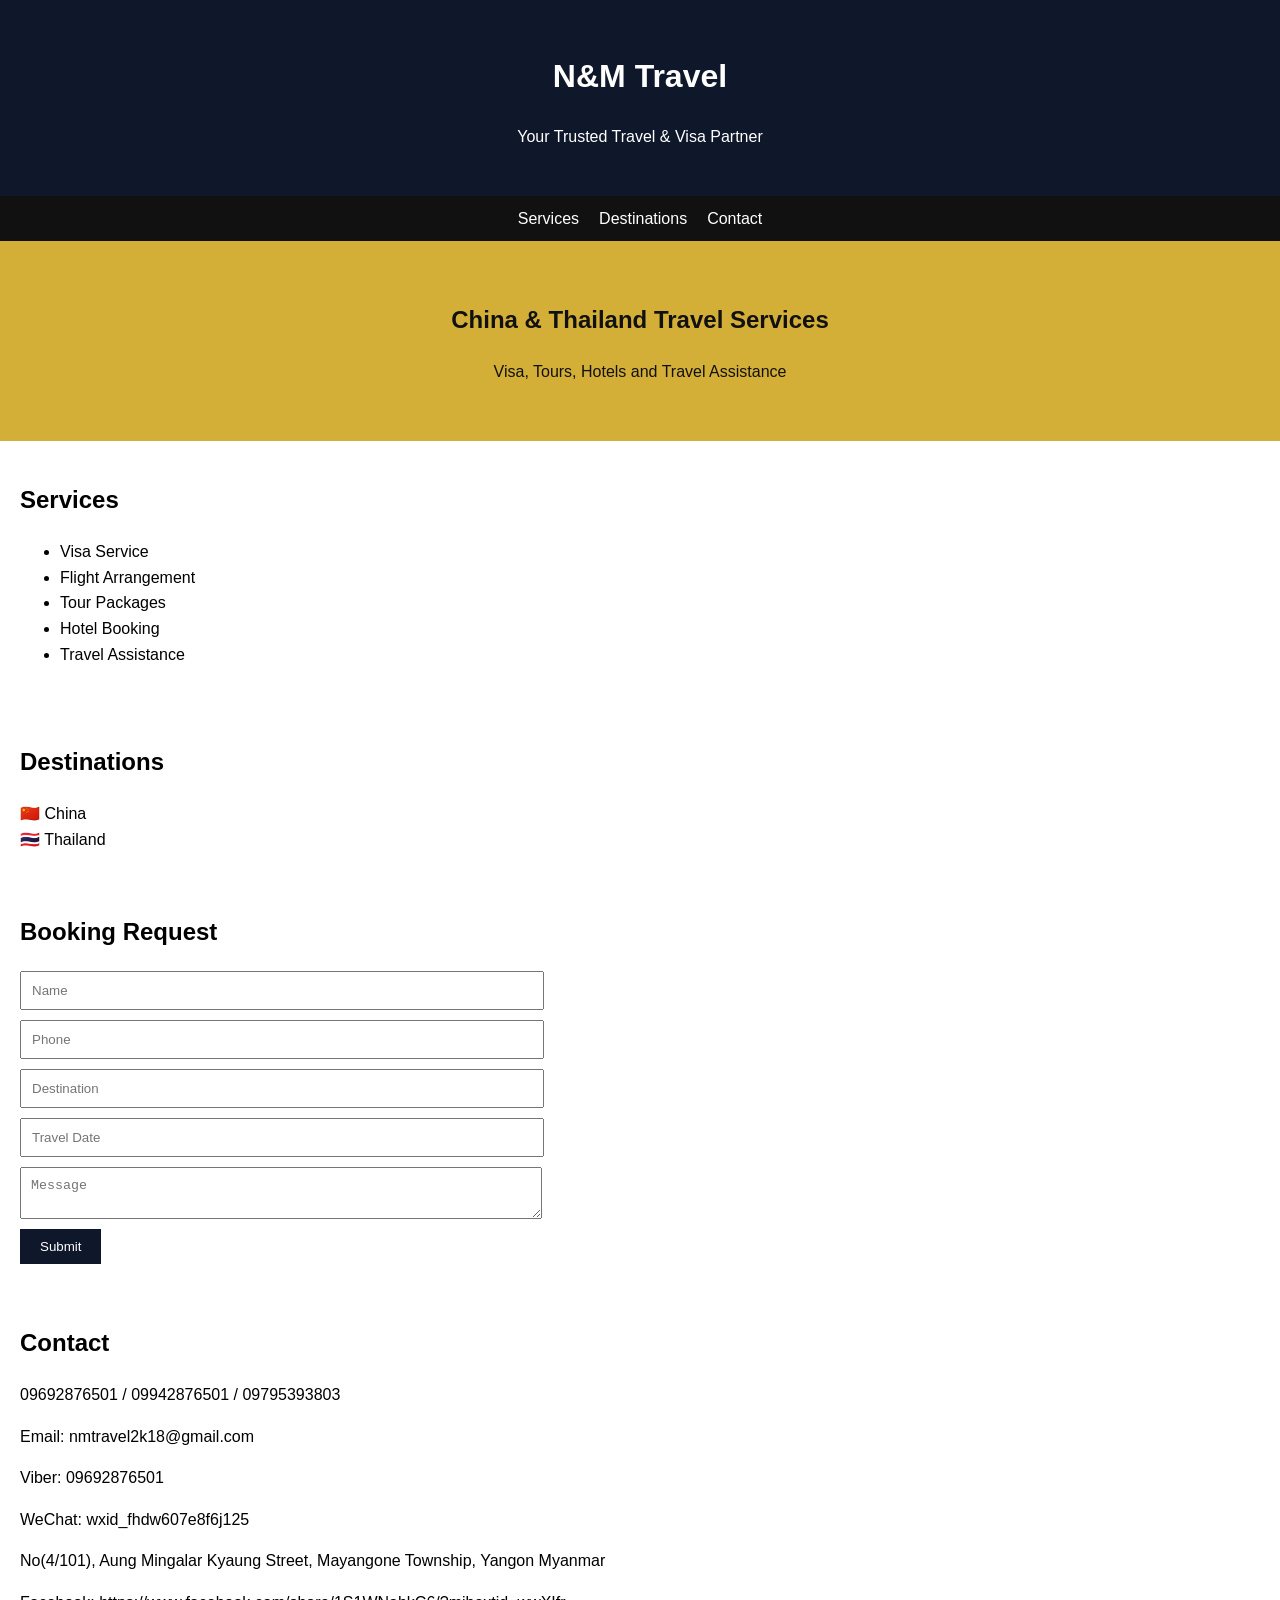
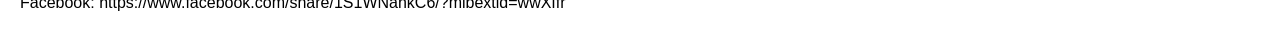
==== index.html @ 711f1fdd "Add files via upload" ====
<!DOCTYPE html><html><head><meta charset="UTF-8"><meta name="viewport" content="width=device-width,initial-scale=1"><title>N&M Travel</title><link rel="stylesheet" href="style.css"></head><body><header><h1>N&M Travel</h1><p>Your Trusted Travel & Visa Partner</p></header><nav><a href="#services">Services</a><a href="#destinations">Destinations</a><a href="#contact">Contact</a></nav><section class="hero"><h2>China & Thailand Travel Services</h2><p>Visa, Tours, Hotels and Travel Assistance</p></section><section id="services"><h2>Services</h2><ul><li>Visa Service</li><li>Flight Arrangement</li><li>Tour Packages</li><li>Hotel Booking</li><li>Travel Assistance</li></ul></section><section id="destinations"><h2>Destinations</h2><div>🇨🇳 China</div><div>🇹🇭 Thailand</div></section><section><h2>Booking Request</h2><form><input placeholder="Name"><input placeholder="Phone"><input placeholder="Destination"><input placeholder="Travel Date"><textarea placeholder="Message"></textarea><button>Submit</button></form></section><section id="contact"><h2>Contact</h2><p>09692876501 / 09942876501 / 09795393803</p><p>Email: nmtravel2k18@gmail.com</p><p>Viber: 09692876501</p><p>WeChat: wxid_fhdw607e8f6j125</p><p>No(4/101), Aung Mingalar Kyaung Street, Mayangone Township, Yangon Myanmar</p><p>Facebook: https://www.facebook.com/share/1S1WNahkC6/?mibextid=wwXIfr</p></section></body></html>
---- style.css ----
body{font-family:Arial,sans-serif;margin:0;line-height:1.6}header{background:#0f172a;color:#fff;padding:30px;text-align:center}.hero{background:#d4af37;color:#111;padding:40px;text-align:center}nav{background:#111;padding:10px;text-align:center}nav a{color:#fff;margin:0 10px;text-decoration:none}section{padding:20px}form input,form textarea{display:block;width:100%;max-width:500px;margin:10px 0;padding:10px}button{background:#0f172a;color:white;padding:10px 20px;border:0}
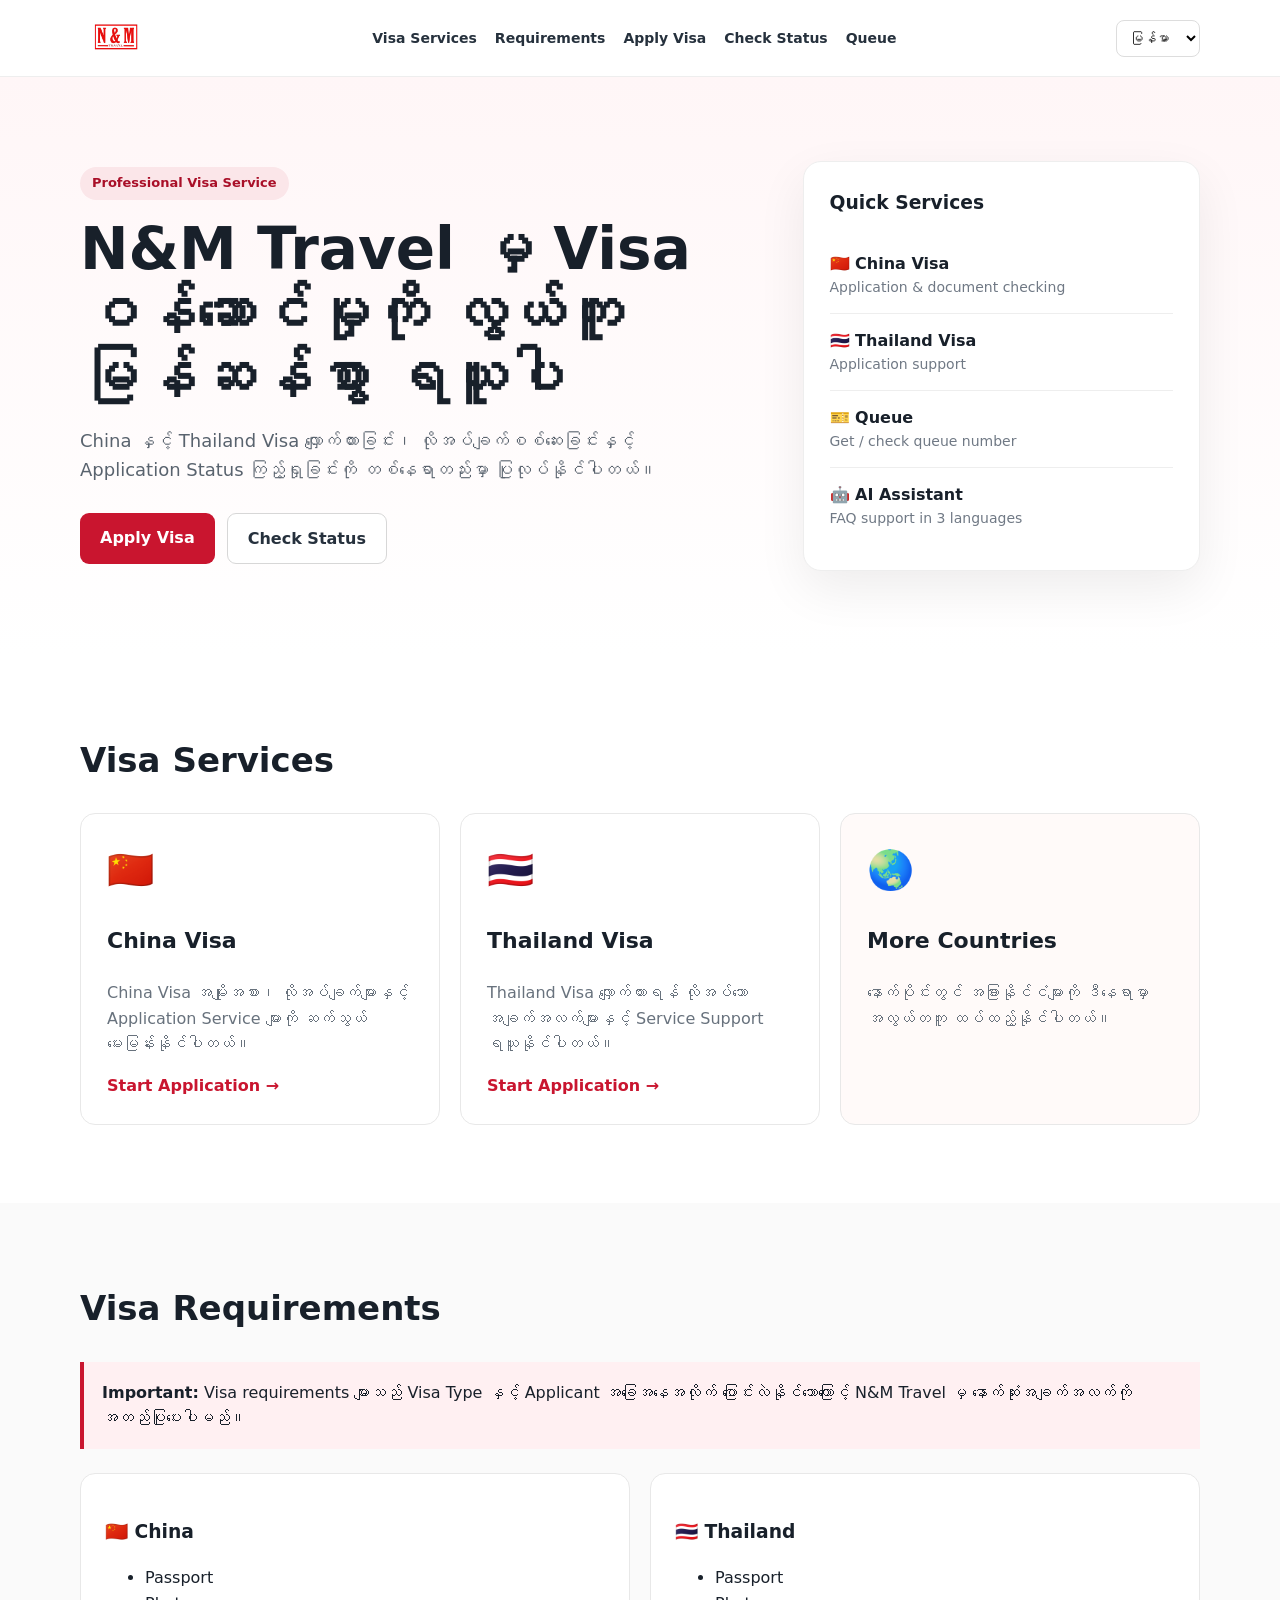
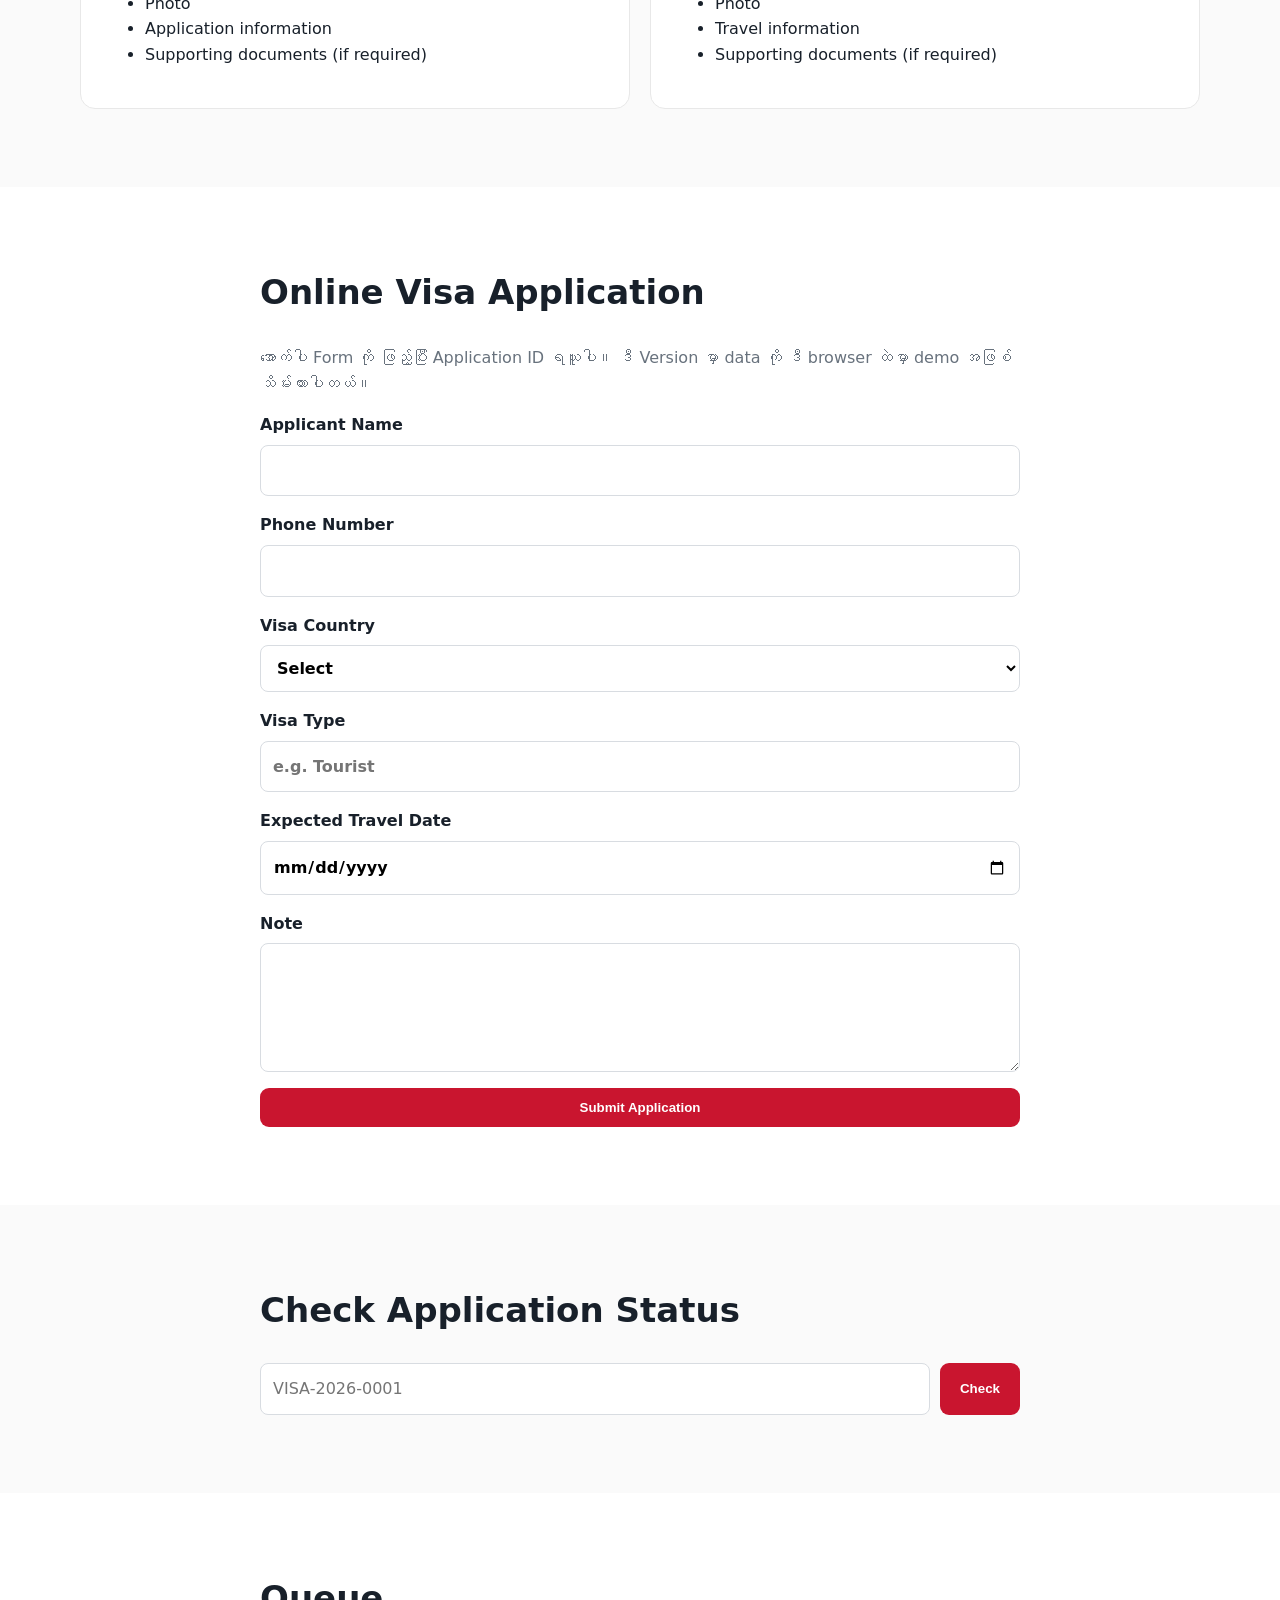
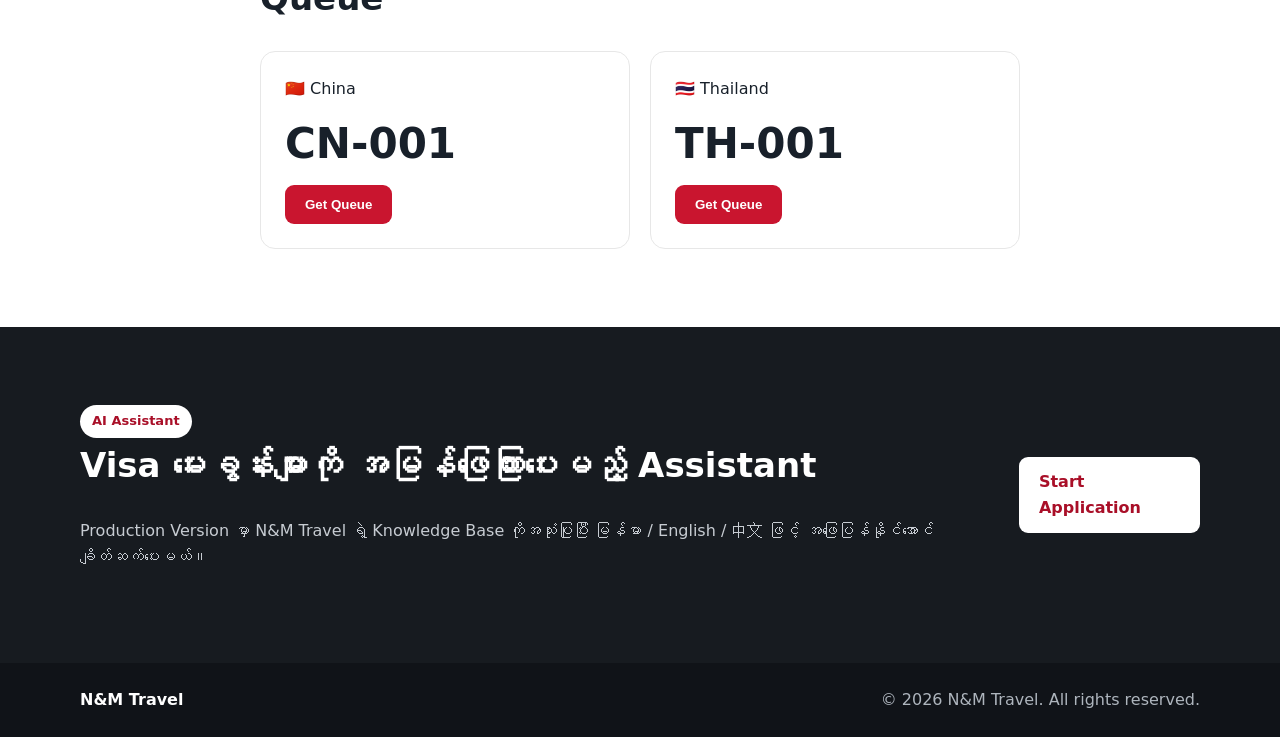
==== commit 01260b9a: "Add files via upload" ====
--- a/index.html
+++ b/index.html
@@ -1 +1,125 @@
-<!DOCTYPE html><html><head><meta charset="UTF-8"><meta name="viewport" content="width=device-width,initial-scale=1"><title>N&M Travel</title><link rel="stylesheet" href="style.css"></head><body><header><h1>N&M Travel</h1><p>Your Trusted Travel & Visa Partner</p></header><nav><a href="#services">Services</a><a href="#destinations">Destinations</a><a href="#contact">Contact</a></nav><section class="hero"><h2>China & Thailand Travel Services</h2><p>Visa, Tours, Hotels and Travel Assistance</p></section><section id="services"><h2>Services</h2><ul><li>Visa Service</li><li>Flight Arrangement</li><li>Tour Packages</li><li>Hotel Booking</li><li>Travel Assistance</li></ul></section><section id="destinations"><h2>Destinations</h2><div>🇨🇳 China</div><div>🇹🇭 Thailand</div></section><section><h2>Booking Request</h2><form><input placeholder="Name"><input placeholder="Phone"><input placeholder="Destination"><input placeholder="Travel Date"><textarea placeholder="Message"></textarea><button>Submit</button></form></section><section id="contact"><h2>Contact</h2><p>09692876501 / 09942876501 / 09795393803</p><p>Email: nmtravel2k18@gmail.com</p><p>Viber: 09692876501</p><p>WeChat: wxid_fhdw607e8f6j125</p><p>No(4/101), Aung Mingalar Kyaung Street, Mayangone Township, Yangon Myanmar</p><p>Facebook: https://www.facebook.com/share/1S1WNahkC6/?mibextid=wwXIfr</p></section></body></html>+<!doctype html>
+<html lang="my">
+<head>
+  <meta charset="utf-8">
+  <meta name="viewport" content="width=device-width, initial-scale=1">
+  <title>N&M Travel | Visa Services</title>
+  <meta name="description" content="N&M Travel - China and Thailand Visa Services">
+  <link rel="stylesheet" href="styles.css">
+</head>
+<body>
+<header class="topbar">
+  <div class="container nav">
+    <a class="brand" href="#home"><img src="logo.jpg" alt="N&M Travel"></a>
+    <nav>
+      <a href="#visa" data-i18n="navVisa">Visa Services</a>
+      <a href="#requirements" data-i18n="navReq">Requirements</a>
+      <a href="#apply" data-i18n="navApply">Apply Visa</a>
+      <a href="#status" data-i18n="navStatus">Check Status</a>
+      <a href="#queue" data-i18n="navQueue">Queue</a>
+    </nav>
+    <select id="lang" aria-label="Language">
+      <option value="my">မြန်မာ</option>
+      <option value="en">English</option>
+      <option value="zh">中文</option>
+    </select>
+  </div>
+</header>
+
+<main>
+<section id="home" class="hero">
+  <div class="container hero-grid">
+    <div>
+      <span class="pill" data-i18n="pill">Professional Visa Service</span>
+      <h1 data-i18n="heroTitle">N&M Travel မှ Visa ဝန်ဆောင်မှုကို လွယ်ကူမြန်ဆန်စွာ ရယူပါ</h1>
+      <p data-i18n="heroText">China နှင့် Thailand Visa လျှောက်ထားခြင်း၊ လိုအပ်ချက်စစ်ဆေးခြင်းနှင့် Application Status ကြည့်ရှုခြင်းကို တစ်နေရာတည်းမှာ ပြုလုပ်နိုင်ပါတယ်။</p>
+      <div class="actions">
+        <a class="btn primary" href="#apply" data-i18n="applyNow">Apply Visa</a>
+        <a class="btn ghost" href="#status" data-i18n="checkNow">Check Status</a>
+      </div>
+    </div>
+    <div class="hero-card">
+      <h3 data-i18n="quickTitle">Quick Services</h3>
+      <div class="service-mini"><b>🇨🇳 China Visa</b><span data-i18n="service1">Application & document checking</span></div>
+      <div class="service-mini"><b>🇹🇭 Thailand Visa</b><span data-i18n="service2">Application support</span></div>
+      <div class="service-mini"><b>🎫 Queue</b><span data-i18n="service3">Get / check queue number</span></div>
+      <div class="service-mini"><b>🤖 AI Assistant</b><span data-i18n="service4">FAQ support in 3 languages</span></div>
+    </div>
+  </div>
+</section>
+
+<section id="visa" class="section">
+  <div class="container">
+    <h2 data-i18n="visaTitle">Visa Services</h2>
+    <div class="cards">
+      <article class="card"><div class="flag">🇨🇳</div><h3>China Visa</h3><p data-i18n="chinaDesc">China Visa အမျိုးအစား၊ လိုအပ်ချက်များနှင့် Application Service များကို ဆက်သွယ်မေးမြန်းနိုင်ပါတယ်။</p><a href="#apply" class="text-link" data-i18n="start">Start Application →</a></article>
+      <article class="card"><div class="flag">🇹🇭</div><h3>Thailand Visa</h3><p data-i18n="thaiDesc">Thailand Visa လျှောက်ထားရန် လိုအပ်သော အချက်အလက်များနှင့် Service Support ရယူနိုင်ပါတယ်။</p><a href="#apply" class="text-link" data-i18n="start">Start Application →</a></article>
+      <article class="card future"><div class="flag">🌏</div><h3 data-i18n="futureTitle">More Countries</h3><p data-i18n="futureDesc">နောက်ပိုင်းတွင် အခြားနိုင်ငံများကို ဒီနေရာမှာ အလွယ်တကူ ထပ်ထည့်နိုင်ပါတယ်။</p></article>
+    </div>
+  </div>
+</section>
+
+<section id="requirements" class="section alt">
+  <div class="container">
+    <h2 data-i18n="reqTitle">Visa Requirements</h2>
+    <div class="notice"><b data-i18n="noticeTitle">Important:</b> <span data-i18n="noticeText">Visa requirements များသည် Visa Type နှင့် Applicant အခြေအနေအလိုက် ပြောင်းလဲနိုင်သောကြောင့် N&M Travel မှ နောက်ဆုံးအချက်အလက်ကို အတည်ပြုပေးပါမည်။</span></div>
+    <div class="requirements">
+      <div><h3>🇨🇳 China</h3><ul><li>Passport</li><li>Photo</li><li>Application information</li><li>Supporting documents (if required)</li></ul></div>
+      <div><h3>🇹🇭 Thailand</h3><ul><li>Passport</li><li>Photo</li><li>Travel information</li><li>Supporting documents (if required)</li></ul></div>
+    </div>
+  </div>
+</section>
+
+<section id="apply" class="section">
+  <div class="container narrow">
+    <h2 data-i18n="applyTitle">Online Visa Application</h2>
+    <p class="muted" data-i18n="applySub">အောက်ပါ Form ကို ဖြည့်ပြီး Application ID ရယူပါ။ ဒီ Version မှာ data ကို ဒီ browser ထဲမှာ demo အဖြစ်သိမ်းထားပါတယ်။</p>
+    <form id="applicationForm" class="form">
+      <label><span data-i18n="name">Applicant Name</span><input name="name" required></label>
+      <label><span data-i18n="phone">Phone Number</span><input name="phone" required></label>
+      <label><span data-i18n="country">Visa Country</span>
+        <select name="country" required><option value="">Select</option><option>China</option><option>Thailand</option></select>
+      </label>
+      <label><span data-i18n="visaType">Visa Type</span><input name="visaType" placeholder="e.g. Tourist"></label>
+      <label><span data-i18n="travelDate">Expected Travel Date</span><input type="date" name="travelDate"></label>
+      <label><span data-i18n="note">Note</span><textarea name="note" rows="4"></textarea></label>
+      <button class="btn primary" type="submit" data-i18n="submit">Submit Application</button>
+    </form>
+    <div id="applicationResult" class="result hidden"></div>
+  </div>
+</section>
+
+<section id="status" class="section alt">
+  <div class="container narrow">
+    <h2 data-i18n="statusTitle">Check Application Status</h2>
+    <div class="lookup">
+      <input id="statusId" placeholder="VISA-2026-0001">
+      <button class="btn primary" id="statusBtn" data-i18n="check">Check</button>
+    </div>
+    <div id="statusResult" class="result hidden"></div>
+  </div>
+</section>
+
+<section id="queue" class="section">
+  <div class="container narrow">
+    <h2 data-i18n="queueTitle">Queue</h2>
+    <div class="queue-grid">
+      <div class="queue-card"><span>🇨🇳 China</span><strong id="cnQueue">CN-001</strong><button class="btn primary small" onclick="takeQueue('CN')" data-i18n="takeQueue">Get Queue</button></div>
+      <div class="queue-card"><span>🇹🇭 Thailand</span><strong id="thQueue">TH-001</strong><button class="btn primary small" onclick="takeQueue('TH')" data-i18n="takeQueue">Get Queue</button></div>
+    </div>
+    <div id="queueResult" class="result hidden"></div>
+  </div>
+</section>
+
+<section class="section dark">
+  <div class="container ai-box">
+    <div><span class="pill light">AI Assistant</span><h2 data-i18n="aiTitle">Visa မေးခွန်းများကို အမြန်ဖြေကြားပေးမည့် Assistant</h2><p data-i18n="aiText">Production Version မှာ N&M Travel ရဲ့ Knowledge Base ကိုအသုံးပြုပြီး မြန်မာ / English / 中文 ဖြင့် အဖြေပြန်နိုင်အောင် ချိတ်ဆက်ပေးမယ်။</p></div>
+    <a class="btn lightbtn" href="#apply" data-i18n="contact">Start Application</a>
+  </div>
+</section>
+</main>
+
+<footer><div class="container"><b>N&M Travel</b><span>© 2026 N&M Travel. All rights reserved.</span></div></footer>
+<script src="app.js"></script>
+</body>
+</html>
--- a/styles.css
+++ b/styles.css
@@ -0,0 +1 @@
+*{box-sizing:border-box}html{scroll-behavior:smooth}body{margin:0;font-family:Inter,system-ui,-apple-system,"Segoe UI",sans-serif;color:#18202a;background:#fff;line-height:1.6}.container{width:min(1120px,92%);margin:auto}.narrow{width:min(760px,92%)}.topbar{position:sticky;top:0;z-index:10;background:#fff;border-bottom:1px solid #eee}.nav{height:76px;display:flex;align-items:center;gap:24px}.brand img{height:52px;width:auto;display:block}.nav nav{display:flex;gap:18px;flex:1;justify-content:center}.nav a{color:#26313d;text-decoration:none;font-size:14px;font-weight:600}.nav a:hover{color:#c9152f}.nav select{padding:9px;border:1px solid #ddd;border-radius:8px;background:#fff}.hero{padding:84px 0;background:linear-gradient(180deg,#fff6f7,#fff)}.hero-grid{display:grid;grid-template-columns:1.25fr .75fr;gap:60px;align-items:center}.pill{display:inline-block;background:#fbe6e9;color:#a90f28;border-radius:999px;padding:6px 12px;font-size:13px;font-weight:700}.pill.light{background:#fff;color:#a90f28}.hero h1{font-size:clamp(36px,5vw,58px);line-height:1.1;margin:18px 0}.hero p{font-size:18px;color:#59636e;max-width:650px}.actions{display:flex;gap:12px;margin-top:28px}.btn{border:0;border-radius:9px;padding:12px 20px;font-weight:700;cursor:pointer;text-decoration:none;display:inline-block}.primary{background:#c9152f;color:white}.primary:hover{background:#a80f26}.ghost{border:1px solid #d7d7d7;color:#26313d;background:#fff}.hero-card{background:#fff;border:1px solid #eee;border-radius:18px;padding:26px;box-shadow:0 18px 50px rgba(0,0,0,.07)}.hero-card h3{margin-top:0}.service-mini{display:flex;flex-direction:column;padding:14px 0;border-bottom:1px solid #eee}.service-mini:last-child{border-bottom:0}.service-mini span{color:#707985;font-size:14px}.section{padding:78px 0}.alt{background:#fafafa}.section h2{font-size:34px;margin:0 0 26px}.cards{display:grid;grid-template-columns:repeat(3,1fr);gap:20px}.card{border:1px solid #e8e8e8;border-radius:15px;padding:26px;background:#fff}.flag{font-size:38px}.card h3{font-size:22px}.card p,.muted{color:#68727d}.text-link{color:#c9152f;text-decoration:none;font-weight:700}.future{background:#fffaf9}.notice{padding:18px;border-left:4px solid #c9152f;background:#fff0f2;margin-bottom:24px}.requirements{display:grid;grid-template-columns:1fr 1fr;gap:20px}.requirements>div{background:#fff;border:1px solid #e8e8e8;border-radius:15px;padding:24px}.form{display:grid;gap:16px}.form label{display:grid;gap:7px;font-weight:700}.form input,.form select,.form textarea,.lookup input{width:100%;padding:12px;border:1px solid #d8dce1;border-radius:8px;font:inherit;background:#fff}.result{margin-top:20px;padding:18px;border-radius:10px;background:#eef8f1;border:1px solid #bfe1c8}.hidden{display:none}.lookup{display:grid;grid-template-columns:1fr auto;gap:10px}.queue-grid{display:grid;grid-template-columns:1fr 1fr;gap:20px}.queue-card{border:1px solid #e7e7e7;border-radius:15px;padding:24px;display:grid;gap:8px}.queue-card strong{font-size:42px}.small{justify-self:start}.dark{background:#171b20;color:white}.dark p{color:#c7ccd2}.ai-box{display:flex;align-items:center;justify-content:space-between;gap:30px}.lightbtn{background:white;color:#a90f28}footer{background:#101318;color:#aeb5bd;padding:24px 0}footer .container{display:flex;justify-content:space-between}footer b{color:white}@media(max-width:800px){.nav{height:auto;padding:12px 0;flex-wrap:wrap}.nav nav{order:3;width:100%;overflow:auto;justify-content:flex-start}.hero-grid,.cards,.requirements,.queue-grid{grid-template-columns:1fr}.ai-box{flex-direction:column;align-items:flex-start}.hero{padding:55px 0}.section{padding:55px 0}footer .container{flex-direction:column;gap:8px}}
